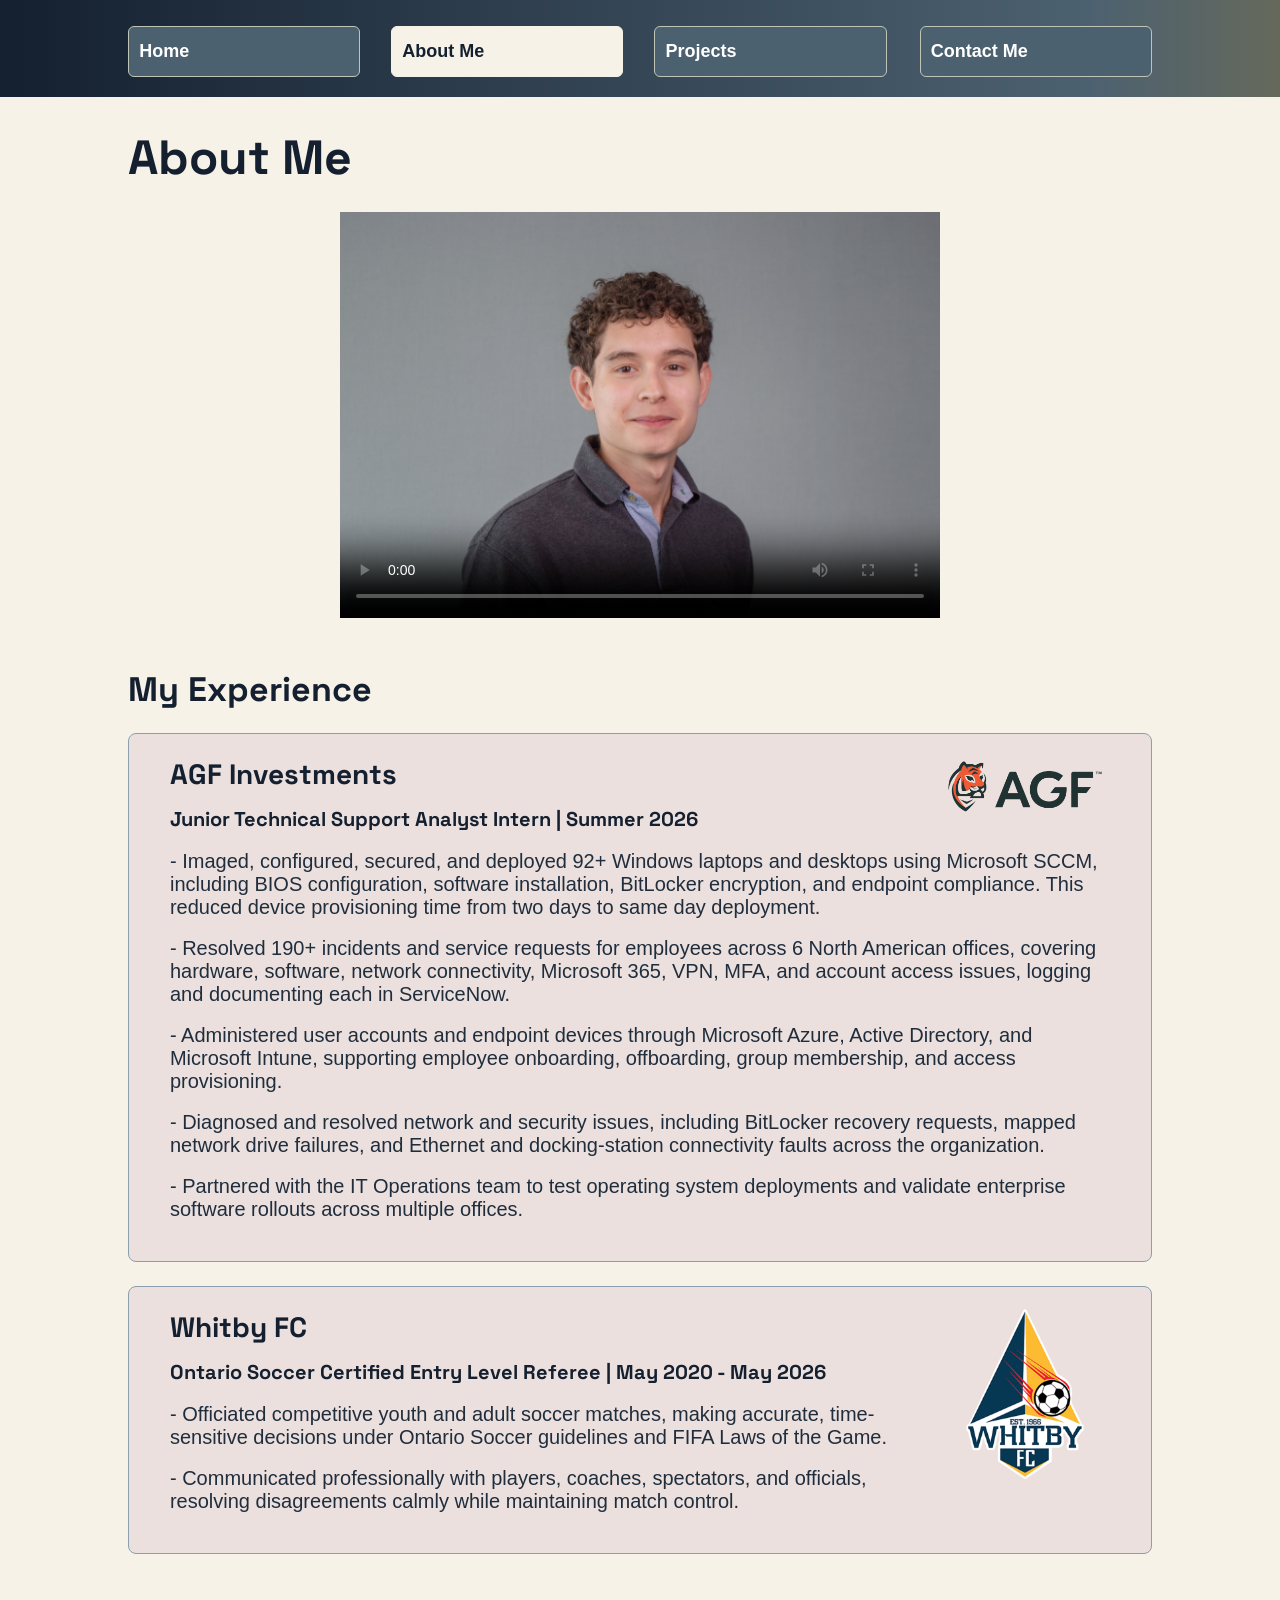
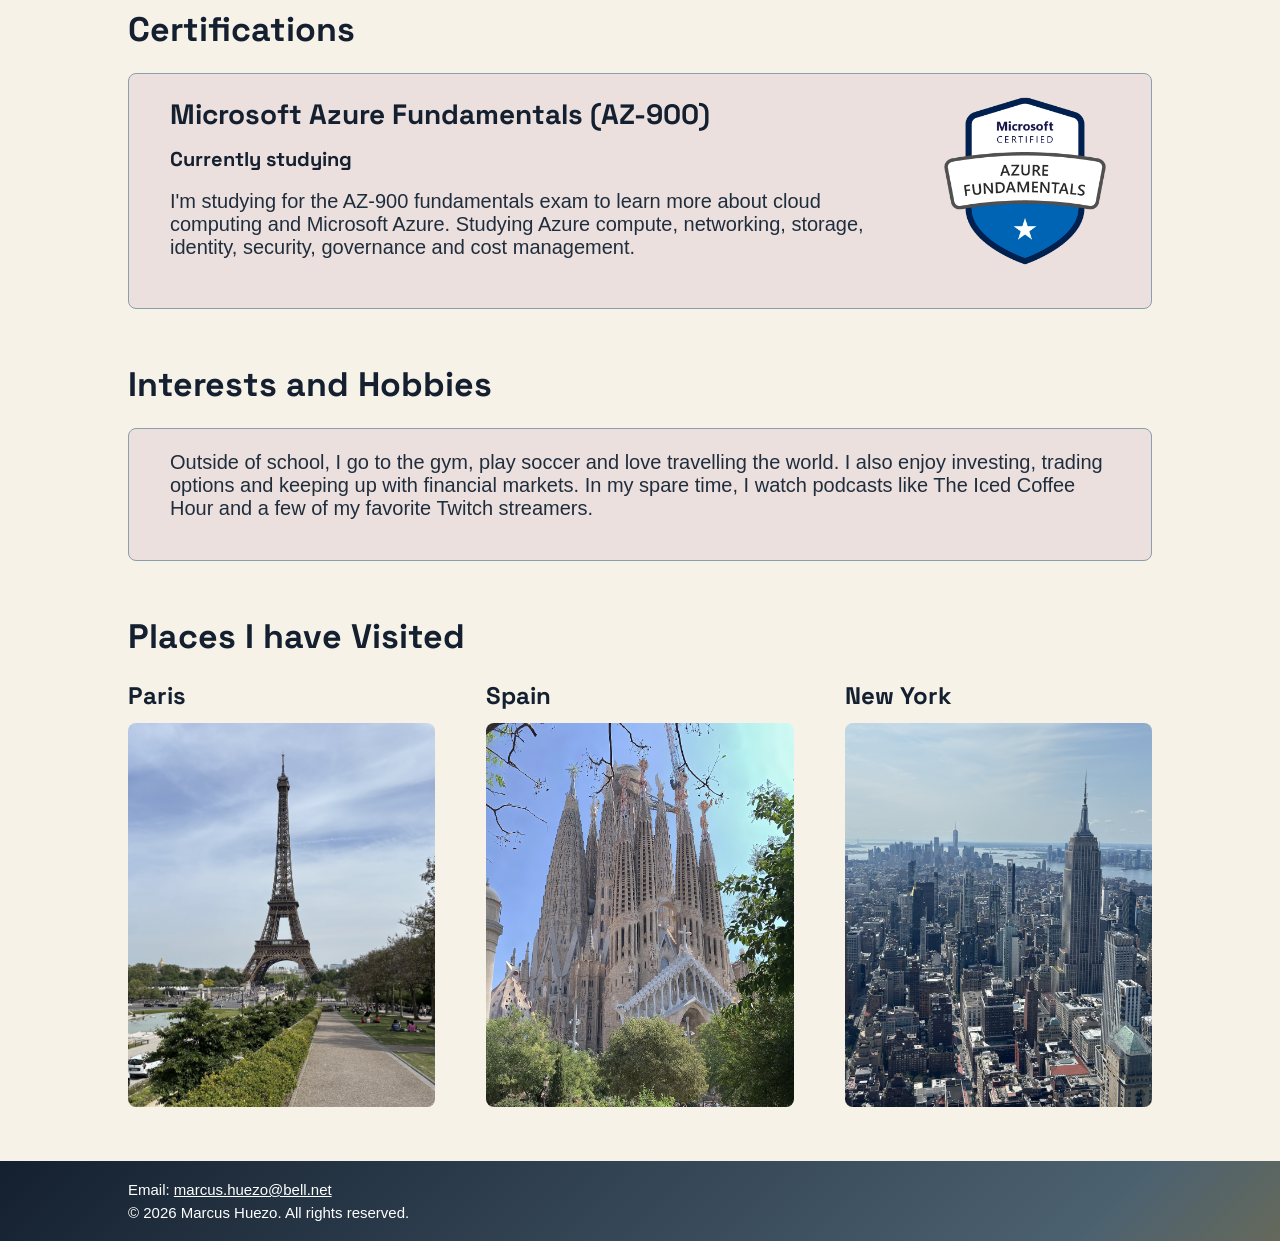
==== about.html @ 50c2de7f "worked on the project page as well as the full screen css for the project page. added a places where" ====
<!DOCTYPE html>
<html lang="en">
<head>
    <meta charset="UTF-8">
    <meta name="viewport" content="width=device-width">
    <title>Marcus Huezo - ABOUT ME</title>
    <link href="https://fonts.googleapis.com/css2?family=Space+Grotesk:wght@300..700&display=swap" rel="stylesheet">
    <link href="fullScreen.css" rel="stylesheet" type="text/css"
    media="only screen and (min-width:960px)">
    <link href="tablet.css" rel="stylesheet" type="text/css"
    media="only screen and (min-width:481px) and (max-width:959px)">
    <link href="phone.css" rel="stylesheet" type="text/css"
    media="only screen and (max-width:480px)">
</head>
<body>
    <div id="wrapper">
        <header id="banner">
            <div class="container">
                <nav id="navigation">
                    <h4>
                        <a href="index.html">Home</a>
                        <a class="aboutLink currentLink" href="about.html">About Me</a>
                        <a class="projectsLink" href="projects.html">Projects</a>
                        <a class="lastLink" href="formContact.html">Contact Me</a>
                    </h4>
                    <div class="clear"></div>
                </nav>
            </div>
        </header>

        <section id="aboutContent" class="container">
            <h1>About Me</h1>
            <video id="aboutVideo" controls poster="Linkedin Photo.jpg">
                <source src="introduction video about me section.mp4" type="video/mp4">
            </video>
        </section>

        <section class="aboutSection container">
            <h2>My Experience</h2>

            <article class="experienceBox">
                <img class="experienceLogo" src="agf tiger.jpg" alt="AGF Investments logo">
                <h3>AGF Investments</h3>
                <h4>Junior Technical Support Analyst Intern | Summer 2026</h4>
                <p> - Imaged, configured, secured, and deployed 92+ Windows laptops and desktops using Microsoft SCCM, including BIOS configuration, software installation, BitLocker encryption, and endpoint compliance. This reduced device provisioning time from two days to same day deployment.</p>
                <p> - Resolved 190+ incidents and service requests for employees across 6 North American offices, covering hardware, software, network connectivity, Microsoft 365, VPN, MFA, and account access issues, logging and documenting each in ServiceNow.</p>
                <p> - Administered user accounts and endpoint devices through Microsoft Azure, Active Directory, and Microsoft Intune, supporting employee onboarding, offboarding, group membership, and access provisioning.</p>
                <p> - Diagnosed and resolved network and security issues, including BitLocker recovery requests, mapped network drive failures, and Ethernet and docking-station connectivity faults across the organization.</p>
                <p> - Partnered with the IT Operations team to test operating system deployments and validate enterprise software rollouts across multiple offices.</p>
                <div class="clear"></div>
            </article>

            <article class="experienceBox">
                <img class="experienceLogo" src="whitby logo.png" alt="Whitby FC logo">
                <h3>Whitby FC</h3>
                <h4>Ontario Soccer Certified Entry Level Referee | May 2020 - May 2026</h4>
                <p> - Officiated competitive youth and adult soccer matches, making accurate, time-sensitive decisions under Ontario Soccer guidelines and FIFA Laws of the Game.</p>
                <p> - Communicated professionally with players, coaches, spectators, and officials, resolving disagreements calmly while maintaining match control. </p>
                <div class="clear"></div>
            </article>
        </section>

        <section class="aboutSection container">
            <h2>Certifications</h2>
            <article class="experienceBox">
                <img class="experienceLogo" src="AZ-900.jpg" alt="Microsoft Azure Fundamentals badge">
                <h3>Microsoft Azure Fundamentals (AZ-900)</h3>
                <h4>Currently studying</h4>
                <p>I'm studying for the AZ-900 fundamentals exam to learn more about cloud computing and Microsoft Azure. Studying Azure compute, networking, storage, identity, security, governance and cost management.</p>
                <div class="clear"></div>
            </article>
        </section>

        <section class="aboutSection container">
            <h2>Interests and Hobbies</h2>
            <article class="experienceBox">
                <p>Outside of school, I go to the gym, play soccer and love travelling the world. I also enjoy investing, trading options and keeping up with financial markets. In my spare time, I watch podcasts like The Iced Coffee Hour and a few of my favorite Twitch streamers.</p>
                <div class="clear"></div>
            </article>
        </section>

        <section id="travel" class="aboutSection container">
            <h2>Places I have Visited</h2>

            <article class="travelBox">
                <h3>Paris</h3>
                <img class="travelPhoto" src="Paris.jpeg" alt="photo from Paris">
            </article>

            <article class="travelBox">
                <h3>Spain</h3>
                <img class="travelPhoto" src="Spain.jpeg" alt="photo from Spain">
            </article>

            <article class="travelBox lastTravel">
                <h3>New York</h3>
                <img class="travelPhoto" src="New york.jpeg" alt="photo from New York">
            </article>
            <div class="clear"></div>
        </section>

        <footer id="footer">
            <div class="container">
                <p>Email: <a href="mailto:marcus.huezo@bell.net">marcus.huezo@bell.net</a></p>
                <p>&copy; 2026 Marcus Huezo. All rights reserved.</p>
            </div>
        </footer>
    </div>
</body>
</html>
---- fullScreen.css ----
@charset "UTF-8";
/*Index Page CSS*/
body {
  background-color: #F7F2E8;
  color: #1F2D3D;
  font-family: "Inter", Arial, sans-serif;
  font-size: 20px;
  padding: 0px;
  margin: 0px;
}
#wrapper {
  width: 100%;
  margin-left: auto;
  margin-right: auto;
}
.container {
  width: 80%;
  margin-left: auto;
  margin-right: auto;
}
h1,h2,h3 {
  color: #142030;
  font-family: "Space Grotesk", Arial, sans-serif;
}
a {
  color: #1F2D3D;
}
#banner {
  background: linear-gradient(to right, #142030 0%, #4C6170 85%, #65695B 100%);
  color: white;
  padding: 20px 0px;
}
#navigation h4 {
  margin: 0px;
}
#navigation a {
  display: block;
  float: left;
  width: 20.5%;
  margin-right: 2%;
  margin-top: 6px;
  padding: 14px 1%;
  border: 1px solid #C0C4B7;
  border-radius: 6px;
  background-color: #4C6170;
  color: white;
  font-size: 18px;
  text-decoration: none;
}
#navigation a.lastLink {
  float: right;
  margin-right: 0px;
}
#navigation a.projectsLink {
  margin-left: 2%;
  margin-right: 2%;
}
#navigation a.aboutLink {
  margin-left: 1%;
  margin-right: 1%;
}
#navigation a.currentLink {
  background-color: #F7F2E8;
  color: #142030;
  border: 1px solid #F7F2E8;
}
#navigation a:hover {
  background-color: #F7F2E8;
  color: #142030;
  text-decoration: underline;
}
#homeContent
{
    min-height: 680px;
    padding: 40px 0px 24px;
}
#introduction {
  float: left;
  width: 48%;
}
#introduction h1 {
  font-size: 50px;
  margin: 0px 0px 22px;
}
#introduction p {
  font-size: 22px;
  margin: 0px 0px 22px;
}
#profilePhoto
{
    display: block;
    float: right;
    width: 46%;
    height: auto;
    border: 4px solid #8A9EAB;
    border-radius: 0px;
    margin: 105px 0px 0px;
}
.clear {
  clear: both;
}
#connect {
  padding: 0px 0px 40px;
}
#connect h2 {
  font-size: 30px;
  margin: 0px 0px 22px;
}
.contactBox {
  float: left;
  width: 27%;
  margin: 0px 3% 0px 0px;
  padding: 24px 2%;
  border: 1px solid #8A9EAB;
  border-radius: 8px;
  background-color: #EBE0DD;
}
.lastBox {
  float: right;
  margin-right: 0px;
}
.contactBox h3 {
  color: #142030;
  font-size: 20px;
  margin: 0px 0px 12px;
}
.contactBox a {
  color: #1F2D3D;
  font-size: 18px;
  text-decoration: underline;
}
.contactBox a:hover {
  color: #4C6170;
}
#footer {
  clear: both;
  background: linear-gradient(135deg, #142030 0%, #4C6170 85%, #65695B 100%);
  color: white;
  padding: 14px 0px;
}
#footer p {
  font-size: 15px;
  margin: 6px 0px;
}
#footer a {
  color: white;
  text-decoration: underline;
}
#footer a:hover {
  color: #F7F2E8;
}
#introduction h2 {
  font-size: 28px;
  margin: 50px 0px 12px;
}
.button {
  display: block;
  font-family: "Space Grotesk", Arial, sans-serif;
  width: 220px;
  background-color: #4C6170;
  color: white;
  padding: 8px 15px;
  border: 1px solid #8A9EAB;
  border-radius: 5px;
  font-size: 18px;
  text-decoration: none;
}
.button:hover {
  background-color: #142030;
  color: white;
  text-decoration: underline;
}
/* About me Page CSS */
#aboutContent {
  padding: 30px 0px 30px;
}
#aboutContent h1 {
  font-size: 48px;
  margin: 0px 0px 24px;
}
#aboutVideo {
  display: block;
  width: 600px;
  height: auto;
  margin: 0px auto 20px;
  background-color: black;
}
.aboutSection {
  clear: both;
  padding: 0px 0px 30px;
}
.aboutSection h2 {
  font-size: 34px;
  margin: 0px 0px 22px;
}
.experienceBox {
  margin: 0px 0px 24px;
  padding: 22px 4%;
  background-color: #EBE0DD;
  border: 1px solid #8A9EAB;
  border-radius: 8px;
}
.experienceBox h3 {
  font-size: 28px;
  margin: 0px 0px 14px;
}
.experienceBox h4 {
  color: #142030;
  font-family: "Space Grotesk", Arial, sans-serif;
  font-size: 20px;
  margin: 0px 0px 18px;
}
.experienceBox p {
  color: #1F2D3D;
  font-size: 20px;
  margin: 0px 0px 18px;
}
.experienceLogo {
  display: block;
  float: right;
  width: 170px;
  height: auto;
  margin: 0px 0px 20px 30px;
}
.travelBox {
  float: left;
  width: 30%;
  margin-right: 5%;
  padding-bottom: 24px;
}
.lastTravel {
  margin-right: 0px;
}
.travelBox h3 {
  font-size: 24px;
  margin: 0px;
  padding-bottom: 12px;
}
.travelPhoto {
  display: block;
  width: 100%;
  height: auto;
  border-radius: 8px;
}
/* Projects Page  CSS */
#projectsContent {
  padding-top: 30px;
  padding-bottom: 30px;
}
#projectsContent h1 {
  font-size: 40px;
  margin: 0px;
}
.projectBox {
  margin-top: 24px;
  padding: 4%;
  background-color: #EBE0DD;
  border: 1px solid #8A9EAB;
  border-radius: 8px;
}
.projectBox h2 {
  font-size: 26px;
  margin: 0px;
}
.projectBox p {
  color: #1F2D3D;
  font-size: 18px;
  margin: 0px;
  margin-top: 14px;
}
---- tablet.css ----
@charset "UTF-8";
body {
  background-color: #F7F2E8;
  color: #1F2D3D;
  font-family: "Inter", Arial, sans-serif;
  font-size: 18px;
  padding: 0px;
  margin: 0px;
}
#wrapper {
  width: 100%;
  margin-left: auto;
  margin-right: auto;
}
.container {
  width: 90%;
  margin-left: auto;
  margin-right: auto;
}
h1,h2,h3 {
  color: #142030;
  font-family: "Space Grotesk", Arial, sans-serif;
}
a {
  color: #1F2D3D;
}
#banner {
  background: linear-gradient(to right, #142030 0%, #4C6170 85%, #65695B 100%);
  color: white;
  padding: 16px 0px;
}
#navigation h4 {
  margin: 0px;
}
#navigation a {
  display: block;
  float: left;
  width: 42%;
  margin-right: 7%;
  margin-top: 8px;
  padding: 14px 2%;
  border: 1px solid #C0C4B7;
  border-radius: 6px;
  background-color: #4C6170;
  color: white;
  font-size: 18px;
  text-decoration: none;
}
#navigation a.aboutLink, #navigation a.lastLink {
  margin-right: 0px;
}
#navigation a.currentLink {
  background-color: #F7F2E8;
  color: #142030;
  border: 1px solid #F7F2E8;
}
#navigation a:hover {
  background-color: #F7F2E8;
  color: #142030;
  text-decoration: underline;
}
#homeContent
{
    padding: 32px 0px 24px;
}
#introduction {
  float: none;
  width: 100%;
}
#introduction h1 {
  font-size: 42px;
  margin: 0px 0px 22px;
}
#introduction p {
  font-size: 20px;
  margin: 0px 0px 22px;
}
#profilePhoto
{
    display: block;
    float: none;
    width: 65%;
    height: auto;
    border: 4px solid #8A9EAB;
    border-radius: 0px;
    margin: 0px auto 28px;
}
.clear {
  clear: both;
}
#connect {
  padding: 0px 0px 30px;
}
#connect h2 {
  font-size: 28px;
  margin: 0px 0px 22px;
}
.contactBox {
  float: none;
  width: auto;
  margin: 0px 0px 16px;
  padding: 22px 4%;
  border: 1px solid #8A9EAB;
  border-radius: 8px;
  background-color: #EBE0DD;
}
.lastBox {
  float: none;
  margin-right: 0px;
}
.contactBox h3 {
  color: #142030;
  font-size: 20px;
  margin: 0px 0px 12px;
}
.contactBox a {
  color: #1F2D3D;
  font-size: 18px;
  text-decoration: underline;
}
.contactBox a:hover {
  color: #4C6170;
}
#footer {
  clear: both;
  background: linear-gradient(135deg, #142030 0%, #4C6170 85%, #65695B 100%);
  color: white;
  padding: 14px 0px;
}
#footer p {
  font-size: 15px;
  margin: 6px 0px;
}
#footer a {
  color: white;
  text-decoration: underline;
}
#footer a:hover {
  color: #F7F2E8;
}
#introduction h2 {
  font-size: 28px;
  margin: 32px 0px 12px;
}
.button {
  display: block;
  float: left;
  font-family: "Space Grotesk", Arial, sans-serif;
  width: auto;
  background-color: #4C6170;
  color: white;
  padding: 10px 14px;
  border: 1px solid #8A9EAB;
  border-radius: 5px;
  font-size: 18px;
  text-decoration: none;
}
.button:hover {
  background-color: #142030;
  color: white;
  text-decoration: underline;
}
/* About me CSS */
#aboutContent {
  padding: 30px 0px 30px;
}
#aboutContent h1 {
  font-size: 40px;
  margin: 0px 0px 24px;
}
#aboutVideo {
  display: block;
  width: 90%;
  height: auto;
  margin: 0px auto 20px;
  background-color: black;
}
.aboutSection {
  clear: both;
  padding: 0px 0px 30px;
}
.aboutSection h2 {
  font-size: 28px;
  margin: 0px 0px 22px;
}
.experienceBox {
  margin: 0px 0px 24px;
  padding: 22px 4%;
  background-color: #EBE0DD;
  border: 1px solid #8A9EAB;
  border-radius: 8px;
}
.experienceBox h3 {
  font-size: 24px;
  margin: 0px 0px 14px;
}
.experienceBox h4 {
  color: #142030;
  font-family: "Space Grotesk", Arial, sans-serif;
  font-size: 18px;
  margin: 0px 0px 18px;
}
.experienceBox p {
  color: #1F2D3D;
  font-size: 18px;
  margin: 0px 0px 18px;
}
.experienceLogo {
  display: block;
  float: none;
  width: 140px;
  height: auto;
  margin: 0px auto 20px;
}
---- phone.css ----
@charset "UTF-8";
body {
  background-color: #F7F2E8;
  color: #1F2D3D;
  font-family: "Inter", Arial, sans-serif;
  font-size: 18px;
  padding: 0px;
  margin: 0px;
}
#wrapper {
  width: 100%;
  margin-left: auto;
  margin-right: auto;
}
.container {
  width: 90%;
  margin-left: auto;
  margin-right: auto;
}
h1,h2,h3 {
  color: #142030;
  font-family: "Space Grotesk", Arial, sans-serif;
}
a {
  color: #1F2D3D;
}
#banner {
  background: linear-gradient(to right, #142030 0%, #4C6170 85%, #65695B 100%);
  color: white;
  padding: 16px 0px;
}
#navigation h4 {
  margin: 0px;
}
#navigation a {
  display: block;
  float: none;
  width: auto;
  margin: 8px 0px 0px;
  padding: 12px 4%;
  border: 1px solid #C0C4B7;
  border-radius: 6px;
  background-color: #4C6170;
  color: white;
  font-size: 18px;
  text-decoration: none;
}
#navigation a.currentLink {
  background-color: #F7F2E8;
  color: #142030;
  border: 1px solid #F7F2E8;
}
#navigation a:hover {
  background-color: #F7F2E8;
  color: #142030;
  text-decoration: underline;
}
#homeContent
{
    padding: 26px 0px 24px;
}
#introduction {
  float: none;
  width: 100%;
}
#introduction h1 {
  font-size: 34px;
  margin: 0px 0px 22px;
}
#introduction p {
  font-size: 18px;
  margin: 0px 0px 22px;
}
#profilePhoto
{
    display: block;
    float: none;
    width: 90%;
    height: auto;
    border: 4px solid #8A9EAB;
    border-radius: 0px;
    margin: 0px auto 28px;
}
.clear {
  clear: both;
}
#connect {
  padding: 0px 0px 30px;
}
#connect h2 {
  font-size: 26px;
  margin: 0px 0px 22px;
}
.contactBox {
  float: none;
  width: auto;
  margin: 0px 0px 16px;
  padding: 20px 4%;
  border: 1px solid #8A9EAB;
  border-radius: 8px;
  background-color: #EBE0DD;
}
.lastBox {
  float: none;
  margin-right: 0px;
}
.contactBox h3 {
  color: #142030;
  font-size: 20px;
  margin: 0px 0px 12px;
}
.contactBox a {
  color: #1F2D3D;
  font-size: 18px;
  text-decoration: underline;
}
.contactBox a:hover {
  color: #4C6170;
}
#footer {
  clear: both;
  background: linear-gradient(135deg, #142030 0%, #4C6170 85%, #65695B 100%);
  color: white;
  padding: 14px 0px;
}
#footer p {
  font-size: 15px;
  margin: 6px 0px;
}
#footer a {
  color: white;
  text-decoration: underline;
}
#footer a:hover {
  color: #F7F2E8;
}
#introduction h2 {
  font-size: 26px;
  margin: 32px 0px 12px;
}
.button {
  display: block;
  float: left;
  font-family: "Space Grotesk", Arial, sans-serif;
  width: auto;
  background-color: #4C6170;
  color: white;
  padding: 10px 14px;
  border: 1px solid #8A9EAB;
  border-radius: 5px;
  font-size: 18px;
  text-decoration: none;
}
.button:hover {
  background-color: #142030;
  color: white;
  text-decoration: underline;
}
/* About me CSS */
#aboutContent {
  padding: 24px 0px 30px;
}
#aboutContent h1 {
  font-size: 32px;
  margin: 0px 0px 24px;
}
#aboutVideo {
  display: block;
  width: 100%;
  height: auto;
  margin: 0px auto 20px;
  background-color: black;
}
.aboutSection {
  clear: both;
  padding: 0px 0px 30px;
}
.aboutSection h2 {
  font-size: 26px;
  margin: 0px 0px 22px;
}
.experienceBox {
  margin: 0px 0px 24px;
  padding: 22px 4%;
  background-color: #EBE0DD;
  border: 1px solid #8A9EAB;
  border-radius: 8px;
}
.experienceBox h3 {
  font-size: 22px;
  margin: 0px 0px 14px;
}
.experienceBox h4 {
  color: #142030;
  font-family: "Space Grotesk", Arial, sans-serif;
  font-size: 18px;
  margin: 0px 0px 18px;
}
.experienceBox p {
  color: #1F2D3D;
  font-size: 18px;
  margin: 0px 0px 18px;
}
.experienceLogo {
  display: block;
  float: none;
  width: 120px;
  height: auto;
  margin: 0px auto 20px;
}
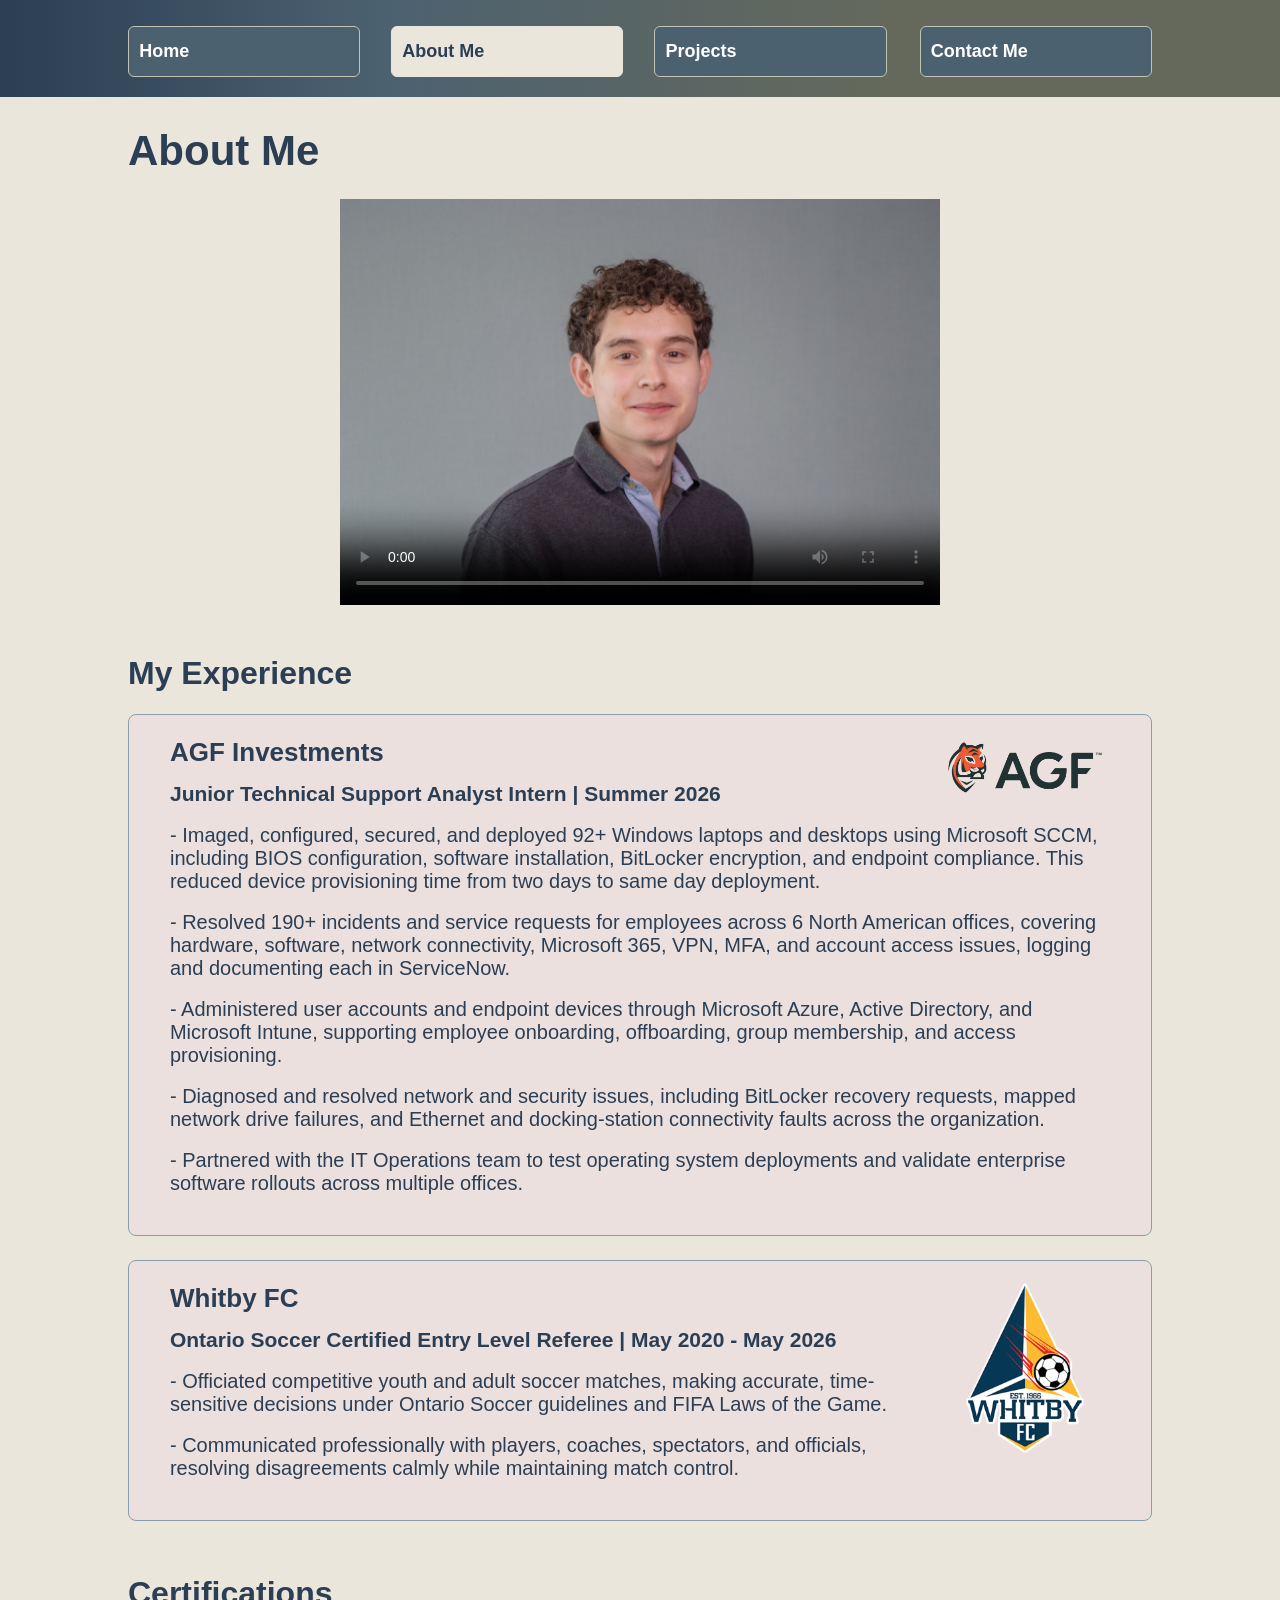
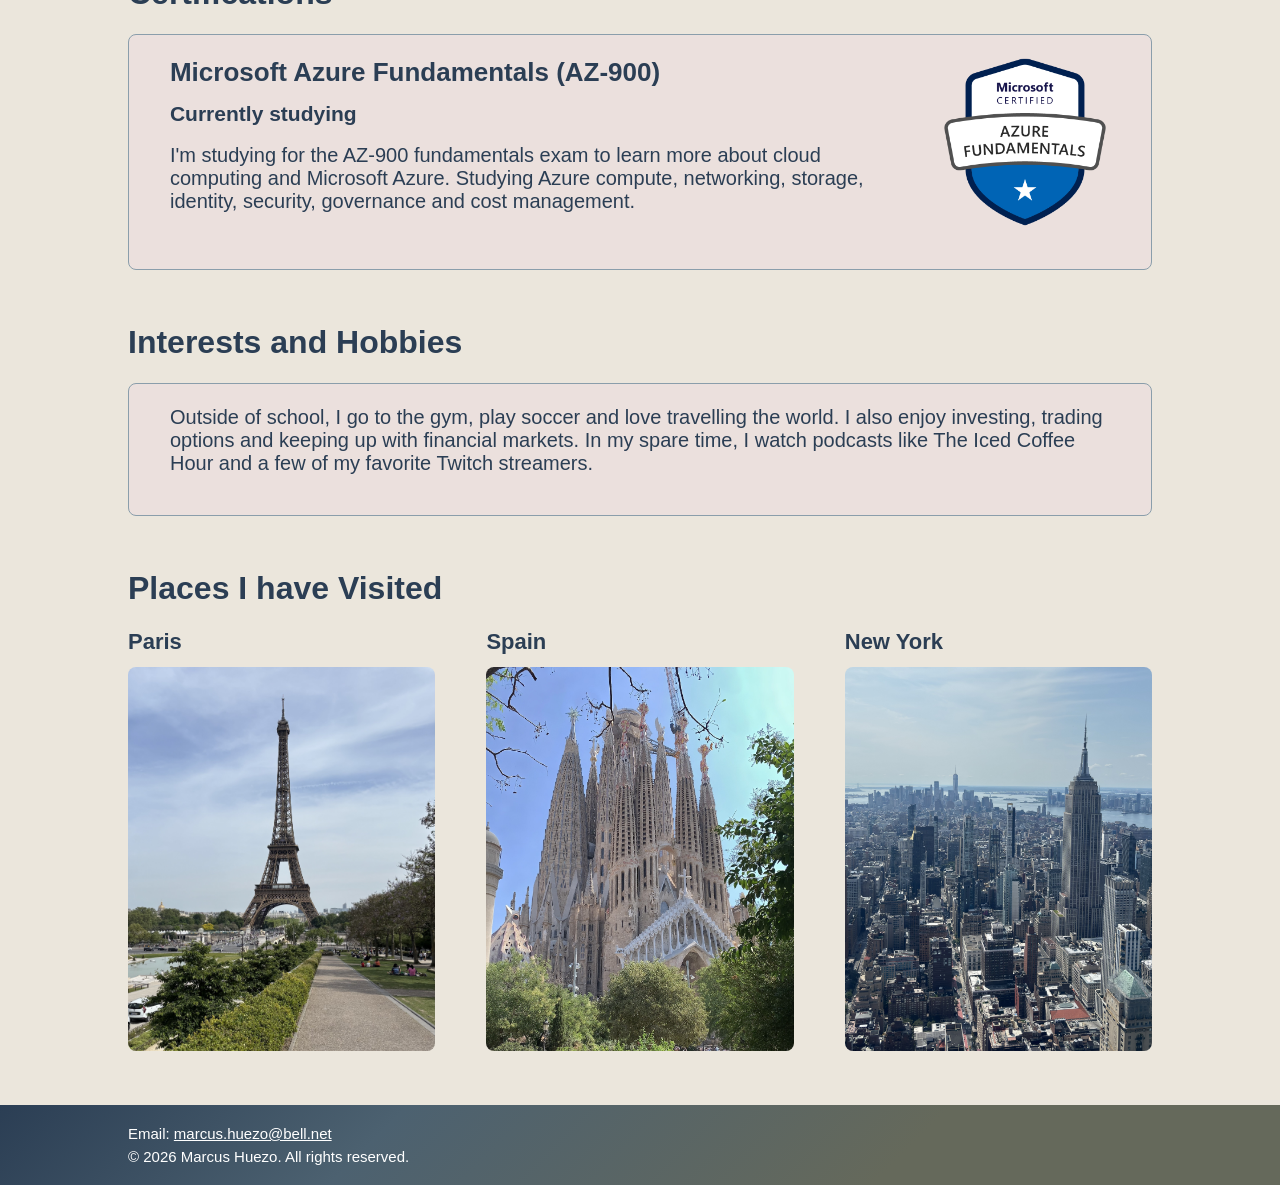
==== commit 1c8c9def: "Updated the form HTML and contact page CSS. Changed the websites colours to create a better look upd" ====
--- a/about.html
+++ b/about.html
@@ -31,7 +31,7 @@
         <section id="aboutContent" class="container">
             <h1>About Me</h1>
             <video id="aboutVideo" controls poster="Linkedin Photo.jpg">
-                <source src="introduction video about me section.mp4" type="video/mp4">
+                <source src="IntroVideo.mp4" type="video/mp4">
             </video>
         </section>
 
--- a/fullScreen.css
+++ b/fullScreen.css
@@ -1,9 +1,9 @@
 @charset "UTF-8";
 /*Index Page CSS*/
 body {
-  background-color: #F7F2E8;
-  color: #1F2D3D;
-  font-family: "Inter", Arial, sans-serif;
+  background-color: #EBE6DC;
+  color: #2B3E54;
+  font-family: "Montserrat", Arial, sans-serif;
   font-size: 20px;
   padding: 0px;
   margin: 0px;
@@ -19,14 +19,14 @@
   margin-right: auto;
 }
 h1,h2,h3 {
-  color: #142030;
-  font-family: "Space Grotesk", Arial, sans-serif;
+  color: #2B3E54;
+  font-family: "Montserrat", Arial, sans-serif;
 }
 a {
-  color: #1F2D3D;
+  color: #2B3E54;
 }
 #banner {
-  background: linear-gradient(to right, #142030 0%, #4C6170 85%, #65695B 100%);
+  background: linear-gradient(to right, #2B3E54 0%, #4C6170 30%, #65695B 70%);
   color: white;
   padding: 20px 0px;
 }
@@ -60,13 +60,13 @@
   margin-right: 1%;
 }
 #navigation a.currentLink {
-  background-color: #F7F2E8;
-  color: #142030;
-  border: 1px solid #F7F2E8;
+  background-color: #EBE6DC;
+  color: #2B3E54;
+  border: 1px solid #EBE6DC;
 }
 #navigation a:hover {
-  background-color: #F7F2E8;
-  color: #142030;
+  background-color: #EBE6DC;
+  color: #2B3E54;
   text-decoration: underline;
 }
 #homeContent
@@ -79,11 +79,11 @@
   width: 48%;
 }
 #introduction h1 {
-  font-size: 50px;
+  font-size: 46px;
   margin: 0px 0px 22px;
 }
 #introduction p {
-  font-size: 22px;
+  font-size: 21px;
   margin: 0px 0px 22px;
 }
 #profilePhoto
@@ -103,7 +103,7 @@
   padding: 0px 0px 40px;
 }
 #connect h2 {
-  font-size: 30px;
+  font-size: 25px;
   margin: 0px 0px 22px;
 }
 .contactBox {
@@ -120,12 +120,12 @@
   margin-right: 0px;
 }
 .contactBox h3 {
-  color: #142030;
-  font-size: 20px;
+  color: #2B3E54;
+  font-size: 18px;
   margin: 0px 0px 12px;
 }
 .contactBox a {
-  color: #1F2D3D;
+  color: #2B3E54;
   font-size: 18px;
   text-decoration: underline;
 }
@@ -134,7 +134,7 @@
 }
 #footer {
   clear: both;
-  background: linear-gradient(135deg, #142030 0%, #4C6170 85%, #65695B 100%);
+  background: linear-gradient(135deg, #2B3E54 0%, #4C6170 30%, #65695B 70%);
   color: white;
   padding: 14px 0px;
 }
@@ -147,26 +147,30 @@
   text-decoration: underline;
 }
 #footer a:hover {
-  color: #F7F2E8;
+  color: #EBE6DC;
 }
 #introduction h2 {
-  font-size: 28px;
+  font-size: 26px;
   margin: 50px 0px 12px;
 }
 .button {
-  display: block;
-  font-family: "Space Grotesk", Arial, sans-serif;
-  width: 220px;
+  display: inline-block;
+  float: left;
+  font-family: "Montserrat", Arial, sans-serif;
+  width: 44%;
+  height: auto;
   background-color: #4C6170;
   color: white;
-  padding: 8px 15px;
+  padding: 8px 1%;
+  margin-right: 2%;
   border: 1px solid #8A9EAB;
   border-radius: 5px;
-  font-size: 18px;
+  font-size: 16px;
+  text-align: center;
   text-decoration: none;
 }
 .button:hover {
-  background-color: #142030;
+  background-color: #2B3E54;
   color: white;
   text-decoration: underline;
 }
@@ -175,7 +179,7 @@
   padding: 30px 0px 30px;
 }
 #aboutContent h1 {
-  font-size: 48px;
+  font-size: 42px;
   margin: 0px 0px 24px;
 }
 #aboutVideo {
@@ -190,7 +194,7 @@
   padding: 0px 0px 30px;
 }
 .aboutSection h2 {
-  font-size: 34px;
+  font-size: 32px;
   margin: 0px 0px 22px;
 }
 .experienceBox {
@@ -201,17 +205,17 @@
   border-radius: 8px;
 }
 .experienceBox h3 {
-  font-size: 28px;
+  font-size: 26px;
   margin: 0px 0px 14px;
 }
 .experienceBox h4 {
-  color: #142030;
-  font-family: "Space Grotesk", Arial, sans-serif;
-  font-size: 20px;
+  color: #2B3E54;
+  font-family: "Montserrat", Arial, sans-serif;
+  font-size: 21px;
   margin: 0px 0px 18px;
 }
 .experienceBox p {
-  color: #1F2D3D;
+  color: #2B3E54;
   font-size: 20px;
   margin: 0px 0px 18px;
 }
@@ -232,7 +236,7 @@
   margin-right: 0px;
 }
 .travelBox h3 {
-  font-size: 24px;
+  font-size: 22px;
   margin: 0px;
   padding-bottom: 12px;
 }
@@ -263,8 +267,53 @@
   margin: 0px;
 }
 .projectBox p {
-  color: #1F2D3D;
+  color: #2B3E54;
   font-size: 18px;
   margin: 0px;
   margin-top: 14px;
+}
+/* Contact me page CSS */
+#formContent {
+  padding: 30px 0px;
+}
+#formContent h1 {
+  font-size: 36px;
+  margin: 0px 0px 20px;
+}
+#formContent p {
+  font-size: 18px;
+  margin: 0px 0px 20px;
+}
+#contactForm {
+  padding: 24px 4%;
+  margin-bottom: 30px;
+  background-color: #CCCCCC;
+  border: 1px solid #65695B;
+  border-radius: 8px;
+}
+.form-fillout {
+  display: block;
+  width: 90%;
+  margin-top: 8px;
+  padding: 10px 2%;
+  background-color: #EBE6DC;
+  color: #2B3E54;
+  border: 1px solid #65695B;
+  border-radius: 5px;
+  font-family: "Montserrat", Arial, sans-serif;
+  font-size: 16px;
+}
+.form-button {
+  padding: 10px 20px;
+  margin-right: 10px;
+  background-color: #4C6170;
+  color: white;
+  border: 1px solid #8A9EAB;
+  border-radius: 5px;
+  font-family: "Montserrat", Arial, sans-serif;
+  font-size: 16px;
+}
+.form-button:hover {
+  background-color: #2B3E54;
+  color: white;
 }
--- a/tablet.css
+++ b/tablet.css
@@ -1,8 +1,8 @@
 @charset "UTF-8";
 body {
-  background-color: #F7F2E8;
-  color: #1F2D3D;
-  font-family: "Inter", Arial, sans-serif;
+  background-color: #EBE6DC;
+  color: #2B3E54;
+  font-family: "Montserrat", Arial, sans-serif;
   font-size: 18px;
   padding: 0px;
   margin: 0px;
@@ -18,14 +18,14 @@
   margin-right: auto;
 }
 h1,h2,h3 {
-  color: #142030;
-  font-family: "Space Grotesk", Arial, sans-serif;
+  color: #2B3E54;
+  font-family: "Montserrat", Arial, sans-serif;
 }
 a {
-  color: #1F2D3D;
+  color: #2B3E54;
 }
 #banner {
-  background: linear-gradient(to right, #142030 0%, #4C6170 85%, #65695B 100%);
+  background: linear-gradient(to right, #2B3E54 0%, #4C6170 30%, #65695B 70%);
   color: white;
   padding: 16px 0px;
 }
@@ -50,13 +50,13 @@
   margin-right: 0px;
 }
 #navigation a.currentLink {
-  background-color: #F7F2E8;
-  color: #142030;
-  border: 1px solid #F7F2E8;
+  background-color: #EBE6DC;
+  color: #2B3E54;
+  border: 1px solid #EBE6DC;
 }
 #navigation a:hover {
-  background-color: #F7F2E8;
-  color: #142030;
+  background-color: #EBE6DC;
+  color: #2B3E54;
   text-decoration: underline;
 }
 #homeContent
@@ -109,12 +109,12 @@
   margin-right: 0px;
 }
 .contactBox h3 {
-  color: #142030;
+  color: #2B3E54;
   font-size: 20px;
   margin: 0px 0px 12px;
 }
 .contactBox a {
-  color: #1F2D3D;
+  color: #2B3E54;
   font-size: 18px;
   text-decoration: underline;
 }
@@ -123,7 +123,7 @@
 }
 #footer {
   clear: both;
-  background: linear-gradient(135deg, #142030 0%, #4C6170 85%, #65695B 100%);
+  background: linear-gradient(135deg, #2B3E54 0%, #4C6170 30%, #65695B 70%);
   color: white;
   padding: 14px 0px;
 }
@@ -136,27 +136,30 @@
   text-decoration: underline;
 }
 #footer a:hover {
-  color: #F7F2E8;
+  color: #EBE6DC;
 }
 #introduction h2 {
   font-size: 28px;
   margin: 32px 0px 12px;
 }
 .button {
-  display: block;
-  float: left;
-  font-family: "Space Grotesk", Arial, sans-serif;
-  width: auto;
+  display: inline-block;
+  float: none;
+  font-family: "Montserrat", Arial, sans-serif;
+  width: 40%;
+  height: auto;
+  margin: 0px 3% 12px 0px;
   background-color: #4C6170;
   color: white;
-  padding: 10px 14px;
+  padding: 10px 2%;
   border: 1px solid #8A9EAB;
   border-radius: 5px;
-  font-size: 18px;
+  font-size: 17px;
+  text-align: center;
   text-decoration: none;
 }
 .button:hover {
-  background-color: #142030;
+  background-color: #2B3E54;
   color: white;
   text-decoration: underline;
 }
@@ -186,7 +189,7 @@
 .experienceBox {
   margin: 0px 0px 24px;
   padding: 22px 4%;
-  background-color: #EBE0DD;
+  background-color: #EBE6DC;
   border: 1px solid #8A9EAB;
   border-radius: 8px;
 }
@@ -195,13 +198,13 @@
   margin: 0px 0px 14px;
 }
 .experienceBox h4 {
-  color: #142030;
-  font-family: "Space Grotesk", Arial, sans-serif;
+  color: #2B3E54;
+  font-family: "Montserrat", Arial, sans-serif;
   font-size: 18px;
   margin: 0px 0px 18px;
 }
 .experienceBox p {
-  color: #1F2D3D;
+  color: #2B3E54;
   font-size: 18px;
   margin: 0px 0px 18px;
 }
@@ -211,4 +214,24 @@
   width: 140px;
   height: auto;
   margin: 0px auto 20px;
+}
+.travelBox {
+  float: left;
+  width: 30%;
+  margin-right: 5%;
+  padding-bottom: 24px;
+}
+.lastTravel {
+  margin-right: 0px;
+}
+.travelBox h3 {
+  font-size: 24px;
+  margin: 0px;
+  padding-bottom: 12px;
+}
+.travelPhoto {
+  display: block;
+  width: 100%;
+  height: auto;
+  border-radius: 8px;
 }
--- a/phone.css
+++ b/phone.css
@@ -1,8 +1,8 @@
 @charset "UTF-8";
 body {
-  background-color: #F7F2E8;
-  color: #1F2D3D;
-  font-family: "Inter", Arial, sans-serif;
+  background-color: #EBE6DC;
+  color: #2B3E54;
+  font-family: "Montserrat", Arial, sans-serif;
   font-size: 18px;
   padding: 0px;
   margin: 0px;
@@ -18,14 +18,14 @@
   margin-right: auto;
 }
 h1,h2,h3 {
-  color: #142030;
-  font-family: "Space Grotesk", Arial, sans-serif;
+  color: #2B3E54;
+  font-family: "Montserrat", Arial, sans-serif;
 }
 a {
-  color: #1F2D3D;
+  color: #2B3E54;
 }
 #banner {
-  background: linear-gradient(to right, #142030 0%, #4C6170 85%, #65695B 100%);
+  background: linear-gradient(to right, #2B3E54 0%, #4C6170 30%, #65695B 70%);
   color: white;
   padding: 16px 0px;
 }
@@ -46,13 +46,13 @@
   text-decoration: none;
 }
 #navigation a.currentLink {
-  background-color: #F7F2E8;
-  color: #142030;
-  border: 1px solid #F7F2E8;
+  background-color: #EBE6DC;
+  color: #2B3E54;
+  border: 1px solid #EBE6DC;
 }
 #navigation a:hover {
-  background-color: #F7F2E8;
-  color: #142030;
+  background-color: #EBE6DC;
+  color: #2B3E54;
   text-decoration: underline;
 }
 #homeContent
@@ -105,12 +105,12 @@
   margin-right: 0px;
 }
 .contactBox h3 {
-  color: #142030;
+  color: #2B3E54;
   font-size: 20px;
   margin: 0px 0px 12px;
 }
 .contactBox a {
-  color: #1F2D3D;
+  color: #2B3E54;
   font-size: 18px;
   text-decoration: underline;
 }
@@ -119,7 +119,7 @@
 }
 #footer {
   clear: both;
-  background: linear-gradient(135deg, #142030 0%, #4C6170 85%, #65695B 100%);
+  background: linear-gradient(135deg, #2B3E54 0%, #4C6170 30%, #65695B 70%);
   color: white;
   padding: 14px 0px;
 }
@@ -132,7 +132,7 @@
   text-decoration: underline;
 }
 #footer a:hover {
-  color: #F7F2E8;
+  color: #EBE6DC;
 }
 #introduction h2 {
   font-size: 26px;
@@ -141,18 +141,21 @@
 .button {
   display: block;
   float: left;
-  font-family: "Space Grotesk", Arial, sans-serif;
-  width: auto;
+  font-family: "Montserrat", Arial, sans-serif;
+  width: 40%;
+  height: 40px;
+  margin: 0px 4% 16px 0px;
   background-color: #4C6170;
   color: white;
-  padding: 10px 14px;
+  padding: 10px 1%;
   border: 1px solid #8A9EAB;
   border-radius: 5px;
-  font-size: 18px;
+  font-size: 16px;
+  text-align: center;
   text-decoration: none;
 }
 .button:hover {
-  background-color: #142030;
+  background-color: #2B3E54;
   color: white;
   text-decoration: underline;
 }
@@ -191,13 +194,13 @@
   margin: 0px 0px 14px;
 }
 .experienceBox h4 {
-  color: #142030;
-  font-family: "Space Grotesk", Arial, sans-serif;
+  color: #2B3E54;
+  font-family: "Montserrat", Arial, sans-serif;
   font-size: 18px;
   margin: 0px 0px 18px;
 }
 .experienceBox p {
-  color: #1F2D3D;
+  color: #2B3E54;
   font-size: 18px;
   margin: 0px 0px 18px;
 }
@@ -207,4 +210,24 @@
   width: 120px;
   height: auto;
   margin: 0px auto 20px;
+}
+.travelBox {
+  float: none;
+  width: 100%;
+  margin: 0px;
+  padding-bottom: 24px;
+}
+.lastTravel {
+  margin-right: 0px;
+}
+.travelBox h3 {
+  font-size: 22px;
+  margin: 0px;
+  padding-bottom: 12px;
+}
+.travelPhoto {
+  display: block;
+  width: 100%;
+  height: auto;
+  border-radius: 8px;
 }
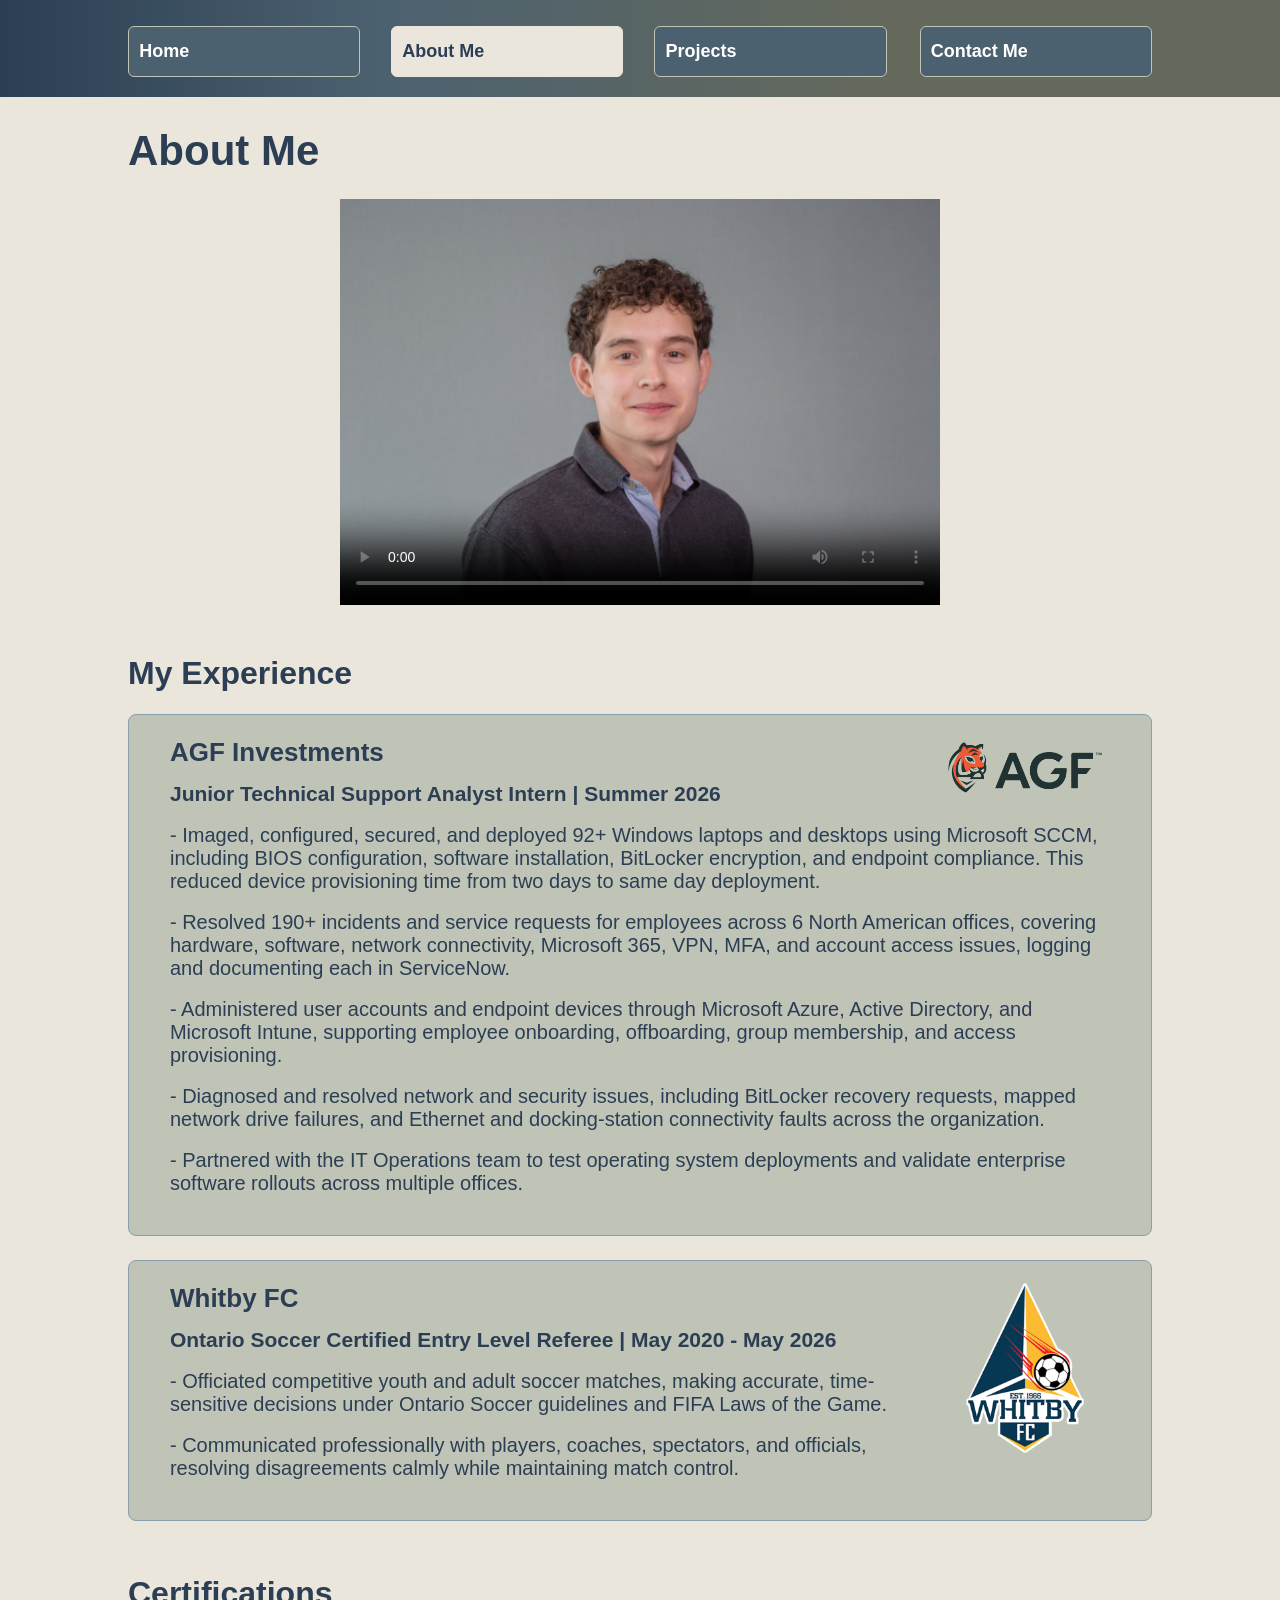
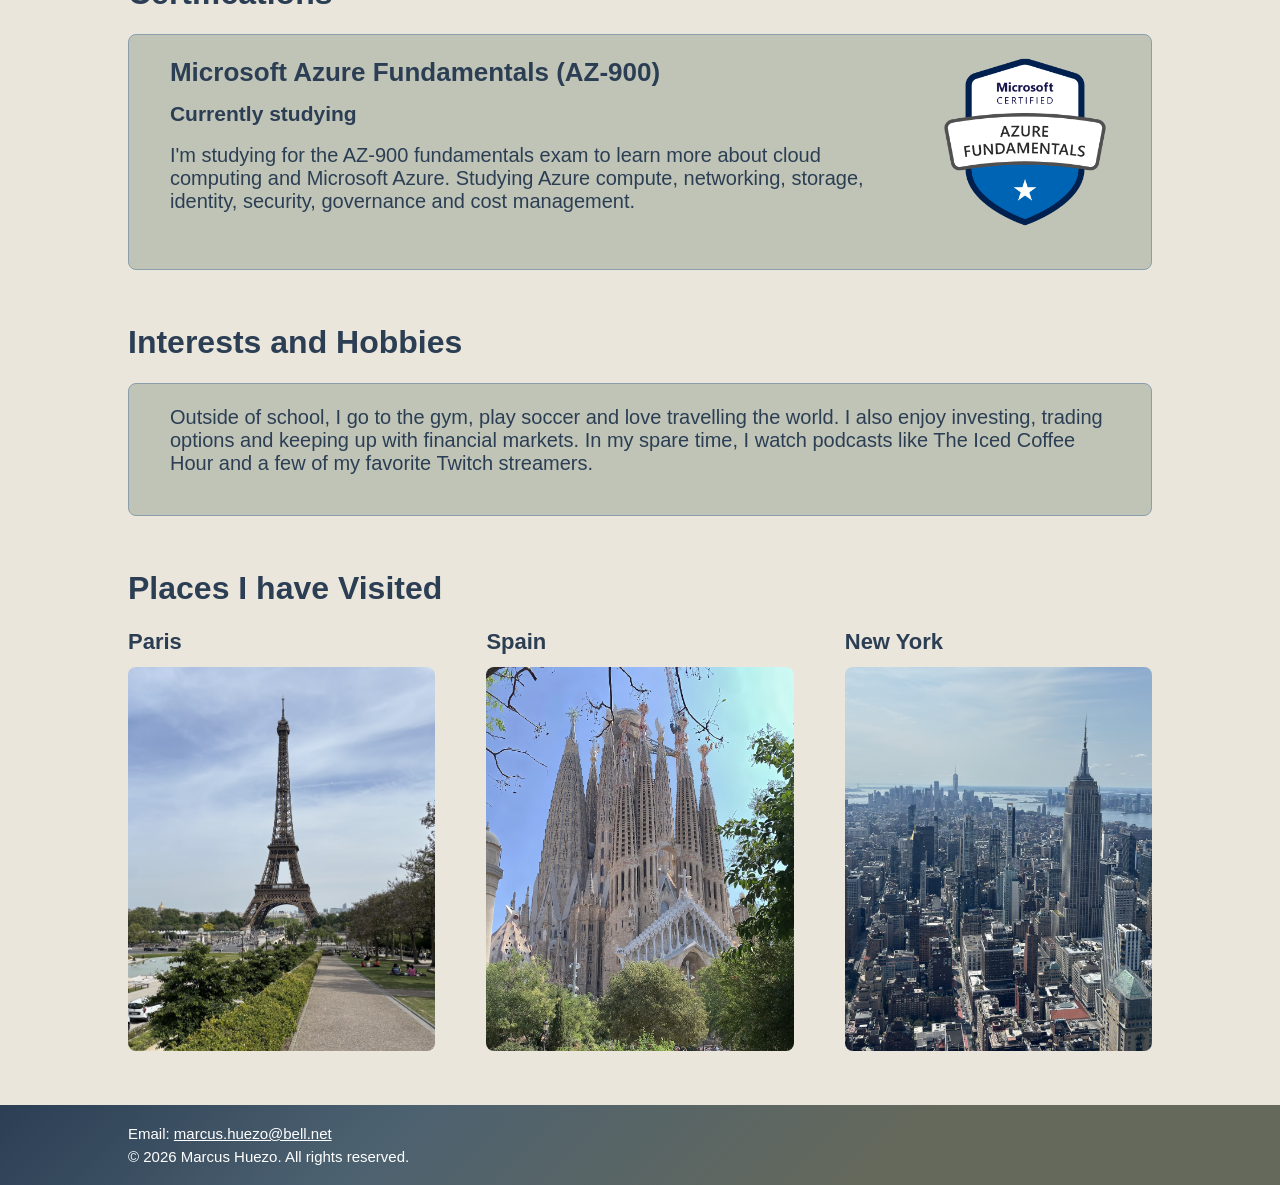
==== commit f0a2ef25: "updated tablet and phone css for my project page as well as changing the color of my text boxes for " ====
--- a/about.html
+++ b/about.html
@@ -3,7 +3,7 @@
 <head>
     <meta charset="UTF-8">
     <meta name="viewport" content="width=device-width">
-    <title>Marcus Huezo - ABOUT ME</title>
+    <title>Marcus Huezo - About Me</title>
     <link href="https://fonts.googleapis.com/css2?family=Space+Grotesk:wght@300..700&display=swap" rel="stylesheet">
     <link href="fullScreen.css" rel="stylesheet" type="text/css"
     media="only screen and (min-width:960px)">
@@ -18,10 +18,10 @@
             <div class="container">
                 <nav id="navigation">
                     <h4>
-                        <a href="index.html">Home</a>
-                        <a class="aboutLink currentLink" href="about.html">About Me</a>
-                        <a class="projectsLink" href="projects.html">Projects</a>
-                        <a class="lastLink" href="formContact.html">Contact Me</a>
+                    <a href="index.html">Home</a>
+                    <a class="aboutLink currentLink" href="about.html">About Me</a>
+                    <a class="projectsLink" href="projects.html">Projects</a>
+                    <a class="lastLink" href="formContact.html">Contact Me</a>
                     </h4>
                     <div class="clear"></div>
                 </nav>
@@ -31,7 +31,7 @@
         <section id="aboutContent" class="container">
             <h1>About Me</h1>
             <video id="aboutVideo" controls poster="Linkedin Photo.jpg">
-                <source src="IntroVideo.mp4" type="video/mp4">
+                <source src="IntroVideo.mp4gi" type="video/mp4">
             </video>
         </section>
 
--- a/fullScreen.css
+++ b/fullScreen.css
@@ -113,7 +113,7 @@
   padding: 24px 2%;
   border: 1px solid #8A9EAB;
   border-radius: 8px;
-  background-color: #EBE0DD;
+  background-color: #C0C4B7;
 }
 .lastBox {
   float: right;
@@ -200,7 +200,7 @@
 .experienceBox {
   margin: 0px 0px 24px;
   padding: 22px 4%;
-  background-color: #EBE0DD;
+  background-color: #C0C4B7;
   border: 1px solid #8A9EAB;
   border-radius: 8px;
 }
@@ -258,7 +258,7 @@
 .projectBox {
   margin-top: 24px;
   padding: 4%;
-  background-color: #EBE0DD;
+  background-color: #C0C4B7;
   border: 1px solid #8A9EAB;
   border-radius: 8px;
 }
--- a/tablet.css
+++ b/tablet.css
@@ -1,4 +1,5 @@
 @charset "UTF-8";
+/* Home Page CSS */
 body {
   background-color: #EBE6DC;
   color: #2B3E54;
@@ -102,7 +103,7 @@
   padding: 22px 4%;
   border: 1px solid #8A9EAB;
   border-radius: 8px;
-  background-color: #EBE0DD;
+  background-color: #C0C4B7;
 }
 .lastBox {
   float: none;
@@ -163,7 +164,7 @@
   color: white;
   text-decoration: underline;
 }
-/* About me CSS */
+/* About me Page CSS */
 #aboutContent {
   padding: 30px 0px 30px;
 }
@@ -189,7 +190,7 @@
 .experienceBox {
   margin: 0px 0px 24px;
   padding: 22px 4%;
-  background-color: #EBE6DC;
+  background-color: #C0C4B7;
   border: 1px solid #8A9EAB;
   border-radius: 8px;
 }
@@ -234,4 +235,34 @@
   width: 100%;
   height: auto;
   border-radius: 8px;
+}
+/* Projects Page CSS */
+#projectsContent {
+  padding-top: 28px;
+  padding-bottom: 28px;
+}
+
+#projectsContent h1 {
+  font-size: 36px;
+  margin: 0px;
+}
+
+.projectBox {
+  margin-top: 22px;
+  padding: 4%;
+  background-color: #C0C4B7;
+  border: 1px solid #8A9EAB;
+  border-radius: 8px;
+}
+
+.projectBox h2 {
+  font-size: 24px;
+  margin: 0px;
+}
+
+.projectBox p {
+  color: #1F2D3D;
+  font-size: 18px;
+  margin: 0px;
+  margin-top: 14px;
 }
--- a/phone.css
+++ b/phone.css
@@ -1,4 +1,5 @@
 @charset "UTF-8";
+/* HomePage CSS */
 body {
   background-color: #EBE6DC;
   color: #2B3E54;
@@ -98,7 +99,7 @@
   padding: 20px 4%;
   border: 1px solid #8A9EAB;
   border-radius: 8px;
-  background-color: #EBE0DD;
+  background-color: #C0C4B7;
 }
 .lastBox {
   float: none;
@@ -159,7 +160,7 @@
   color: white;
   text-decoration: underline;
 }
-/* About me CSS */
+/* About me Page CSS */
 #aboutContent {
   padding: 24px 0px 30px;
 }
@@ -185,7 +186,7 @@
 .experienceBox {
   margin: 0px 0px 24px;
   padding: 22px 4%;
-  background-color: #EBE0DD;
+  background-color: #C0C4B7;
   border: 1px solid #8A9EAB;
   border-radius: 8px;
 }
@@ -230,4 +231,30 @@
   width: 100%;
   height: auto;
   border-radius: 8px;
+}
+/* Projects Page CSS */
+#projectsContent {
+  padding-top: 24px;
+  padding-bottom: 24px;
+}
+#projectsContent h1 {
+  font-size: 30px;
+  margin: 0px;
+}
+.projectBox {
+  margin-top: 18px;
+  padding: 5%;
+  background-color: #C0C4B7;
+  border: 1px solid #8A9EAB;
+  border-radius: 8px;
+}
+.projectBox h2 {
+  font-size: 22px;
+  margin: 0px;
+}
+.projectBox p {
+  color: #1F2D3D;
+  font-size: 16px;
+  margin: 0px;
+  margin-top: 12px;
 }
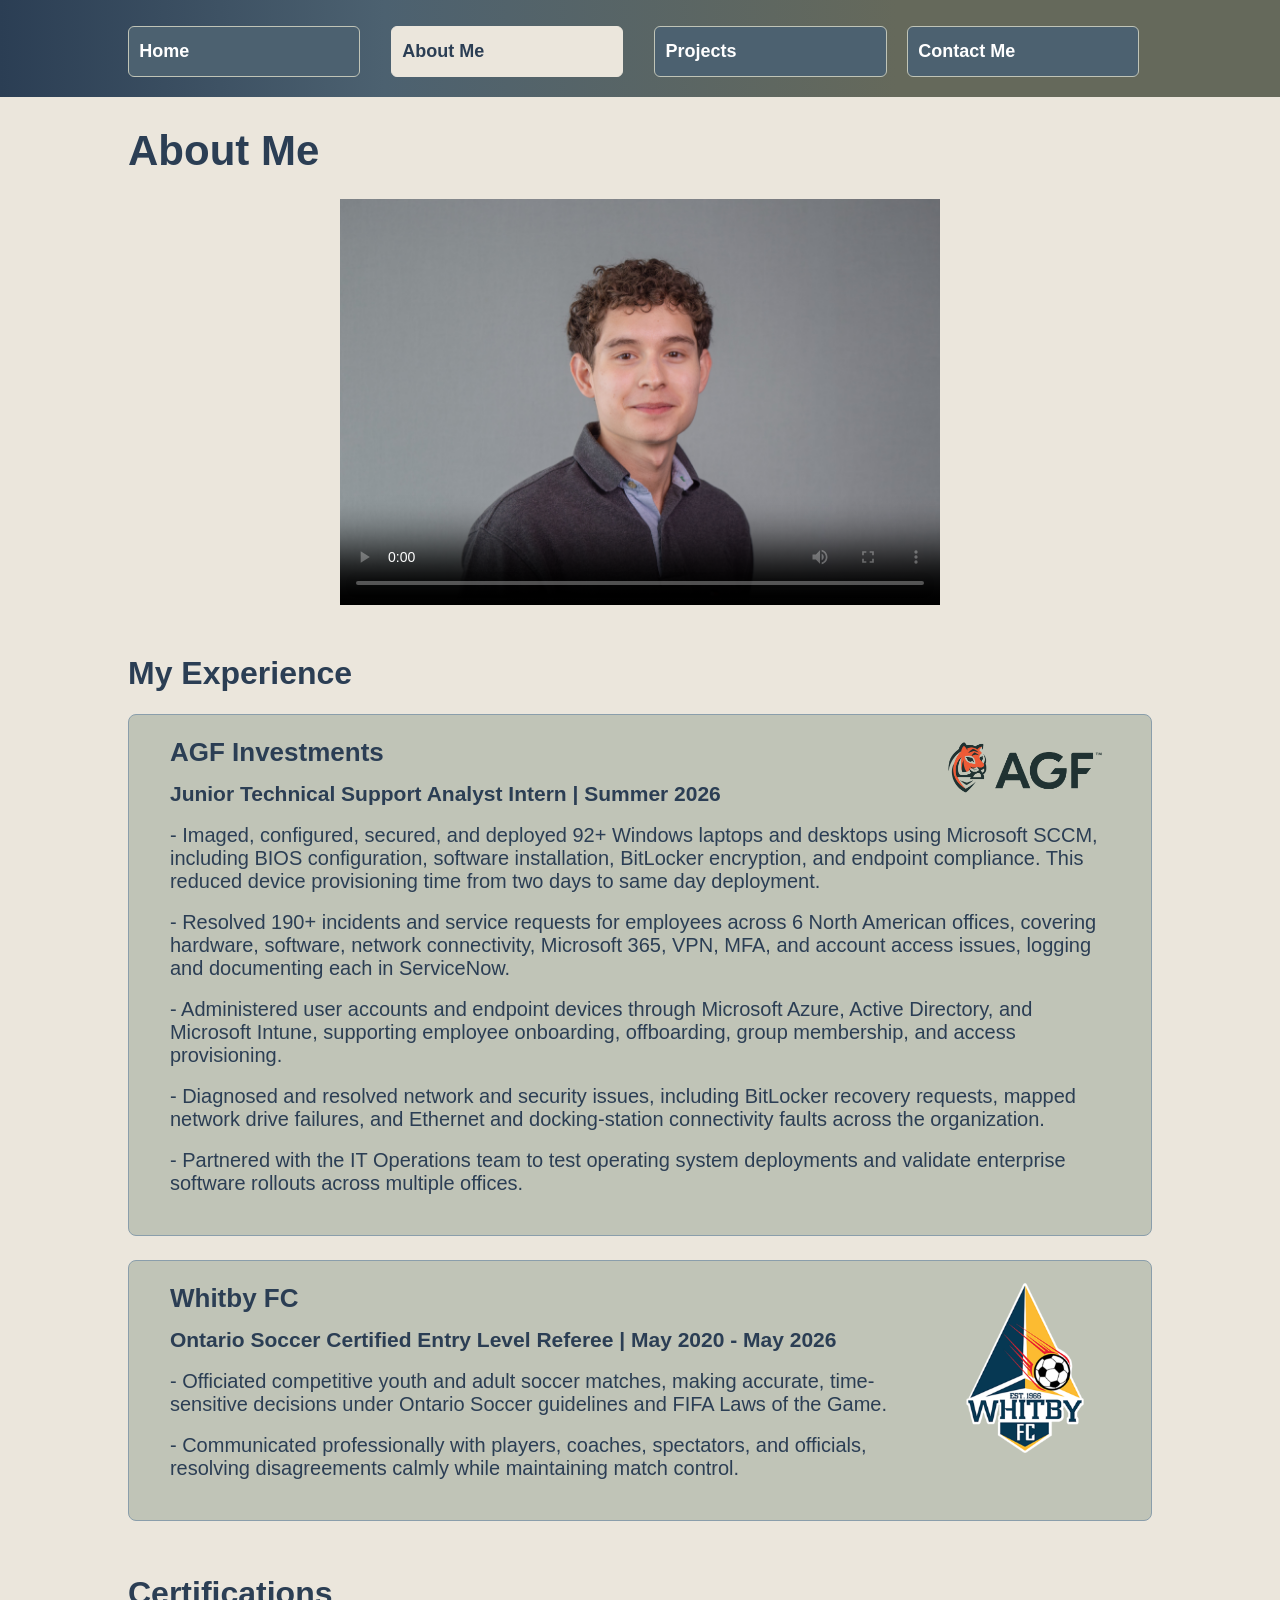
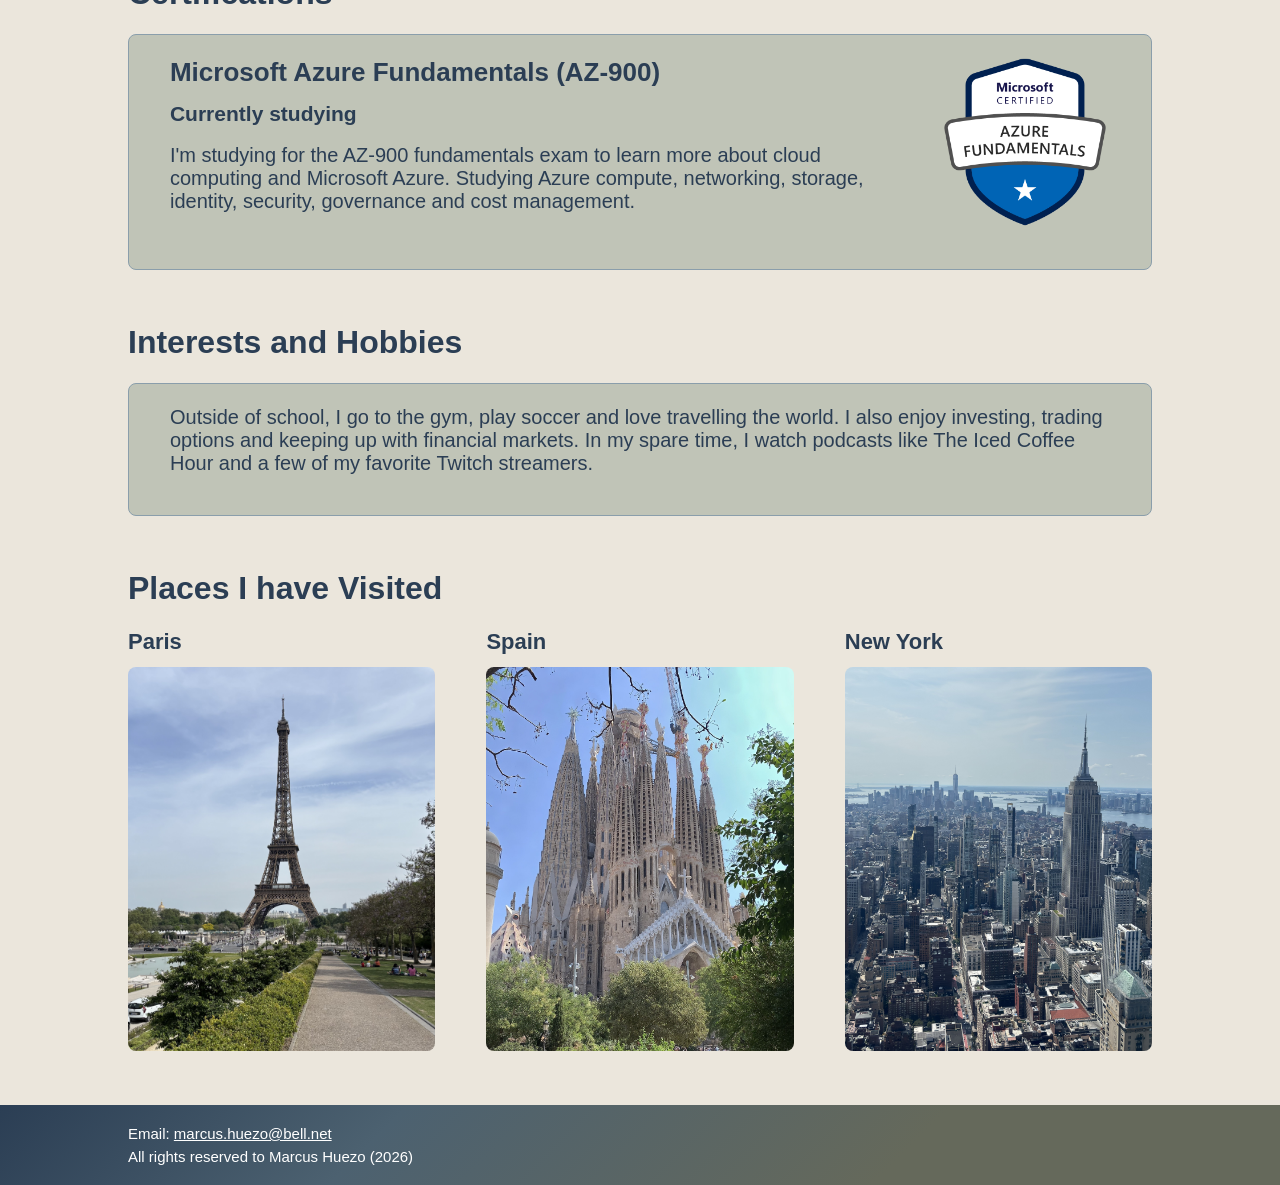
==== commit 104240b7: "fixed footer, fixed my section links format at the top of my page, and video" ====
--- a/about.html
+++ b/about.html
@@ -31,7 +31,7 @@
         <section id="aboutContent" class="container">
             <h1>About Me</h1>
             <video id="aboutVideo" controls poster="Linkedin Photo.jpg">
-                <source src="IntroVideo.mp4gi" type="video/mp4">
+                <source src="Intro Video.mp4" type="video/mp4">
             </video>
         </section>
 
@@ -102,7 +102,7 @@
         <footer id="footer">
             <div class="container">
                 <p>Email: <a href="mailto:marcus.huezo@bell.net">marcus.huezo@bell.net</a></p>
-                <p>&copy; 2026 Marcus Huezo. All rights reserved.</p>
+                <p>All rights reserved to Marcus Huezo (2026)</p>
             </div>
         </footer>
     </div>
--- a/fullScreen.css
+++ b/fullScreen.css
@@ -48,7 +48,6 @@
   text-decoration: none;
 }
 #navigation a.lastLink {
-  float: right;
   margin-right: 0px;
 }
 #navigation a.projectsLink {
--- a/tablet.css
+++ b/tablet.css
@@ -265,4 +265,56 @@
   font-size: 18px;
   margin: 0px;
   margin-top: 14px;
+}
+/* Contact me Page CSS */
+#formContent {
+  padding-top: 28px;
+  padding-bottom: 28px;
+}
+
+#formContent h1 {
+  font-size: 36px;
+  margin: 0px;
+  margin-bottom: 20px;
+}
+
+#formContent p {
+  font-size: 18px;
+  margin: 0px;
+  margin-bottom: 20px;
+}
+
+#contactForm {
+  padding: 4%;
+  background-color: #CCCCCC;
+  border: 1px solid #8A9EAB;
+  border-radius: 8px;
+}
+
+.form-fillout {
+  display: block;
+  width: 90%;
+  padding: 2%;
+  margin-top: 8px;
+  background-color: #EBE6DC;
+  color: #1F2D3D;
+  border: 1px solid #8A9EAB;
+  border-radius: 5px;
+  font-family: "Montserrat", Arial, sans-serif;
+  font-size: 16px;
+}
+
+.form-button {
+  padding: 12px;
+  margin-right: 10px;
+  background-color: #4C6170;
+  color: white;
+  border: 1px solid #8A9EAB;
+  border-radius: 5px;
+  font-family: "Montserrat", Arial, sans-serif;
+  font-size: 16px;
+}
+
+.form-button:hover {
+  background-color: #2B3E54;
 }
--- a/phone.css
+++ b/phone.css
@@ -257,4 +257,58 @@
   font-size: 16px;
   margin: 0px;
   margin-top: 12px;
+}
+/* Contact me Page CSS */
+#formContent {
+  padding-top: 24px;
+  padding-bottom: 24px;
+}
+
+#formContent h1 {
+  font-size: 30px;
+  margin: 0px;
+  margin-bottom: 16px;
+}
+
+#formContent p {
+  font-size: 16px;
+  margin: 0px;
+  margin-bottom: 16px;
+}
+
+#contactForm {
+  padding: 4%;
+  background-color: #CCCCCC;
+  border: 1px solid #8A9EAB;
+  border-radius: 8px;
+}
+
+.form-fillout {
+  display: block;
+  width: 90%;
+  padding: 2%;
+  margin-top: 8px;
+  background-color: #EBE6DC;
+  color: #2B3E54;
+  border: 1px solid #8A9EAB;
+  border-radius: 5px;
+  font-family: "Montserrat", Arial, sans-serif;
+  font-size: 16px;
+}
+
+.form-button {
+  display: block;
+  width: 90%;
+  padding: 2%;
+  margin-bottom: 10px;
+  background-color: #4C6170;
+  color: white;
+  border: 1px solid #8A9EAB;
+  border-radius: 5px;
+  font-family: "Montserrat", Arial, sans-serif;
+  font-size: 16px;
+}
+
+.form-button:hover {
+  background-color: #2B3E54;
 }
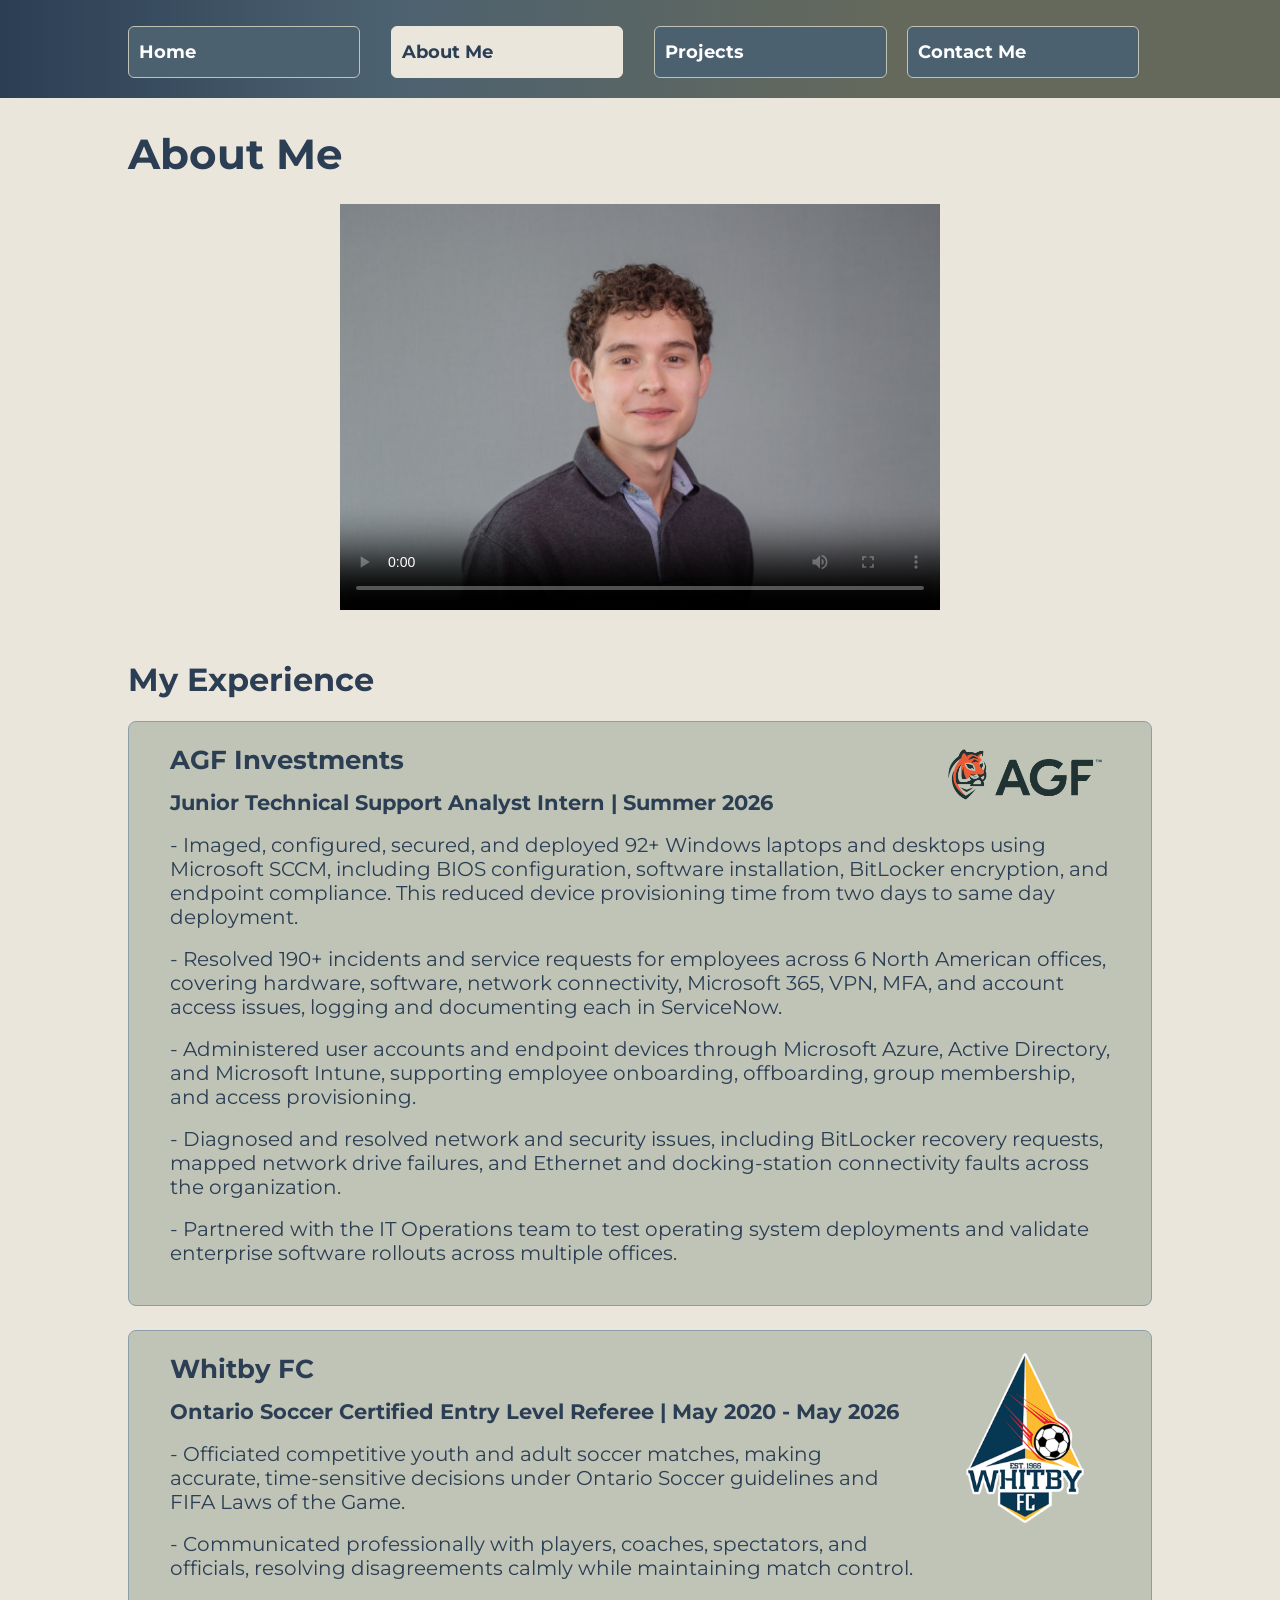
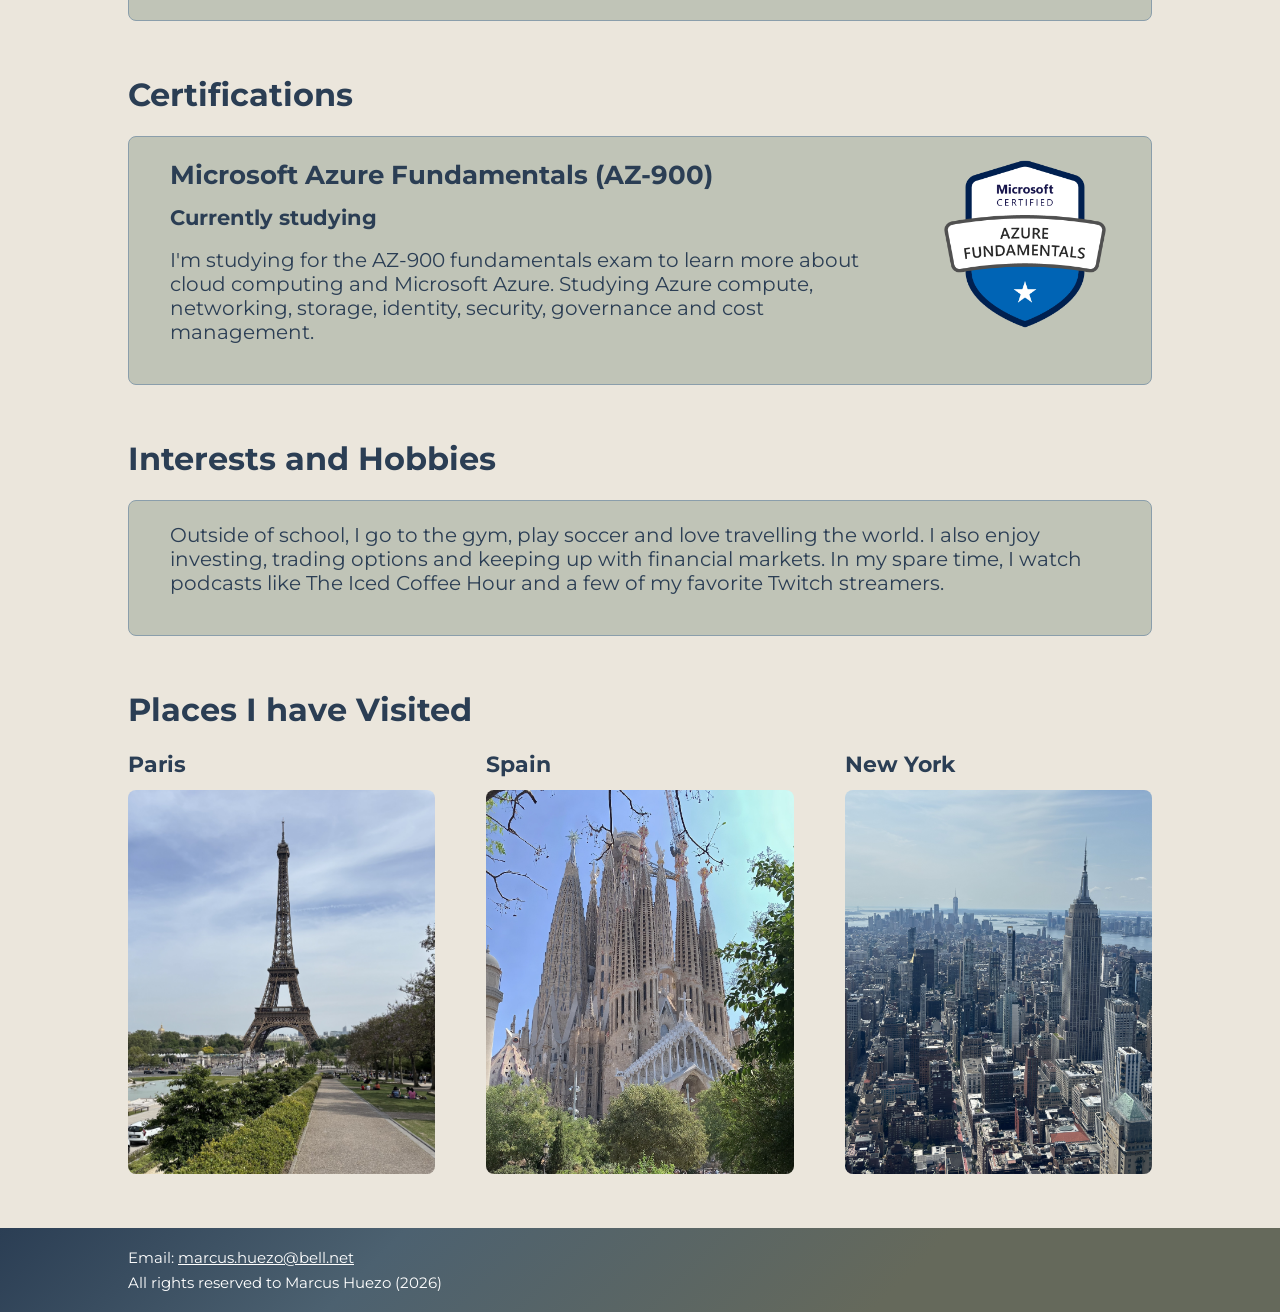
==== commit f6b80ef8: "changed fonts to montserrat for projects, about and form pages" ====
--- a/about.html
+++ b/about.html
@@ -4,7 +4,7 @@
     <meta charset="UTF-8">
     <meta name="viewport" content="width=device-width">
     <title>Marcus Huezo - About Me</title>
-    <link href="https://fonts.googleapis.com/css2?family=Space+Grotesk:wght@300..700&display=swap" rel="stylesheet">
+    <link href="https://fonts.googleapis.com/css2?family=Montserrat:ital,wght@0,100..900;1,100..900&family=Space+Grotesk:wght@300..700&display=swap" rel="stylesheet">
     <link href="fullScreen.css" rel="stylesheet" type="text/css"
     media="only screen and (min-width:960px)">
     <link href="tablet.css" rel="stylesheet" type="text/css"
@@ -31,7 +31,7 @@
         <section id="aboutContent" class="container">
             <h1>About Me</h1>
             <video id="aboutVideo" controls poster="Linkedin Photo.jpg">
-                <source src="Intro Video.mp4" type="video/mp4">
+                <source src="IntroVideo.mp4" type="video/mp4">
             </video>
         </section>
 
